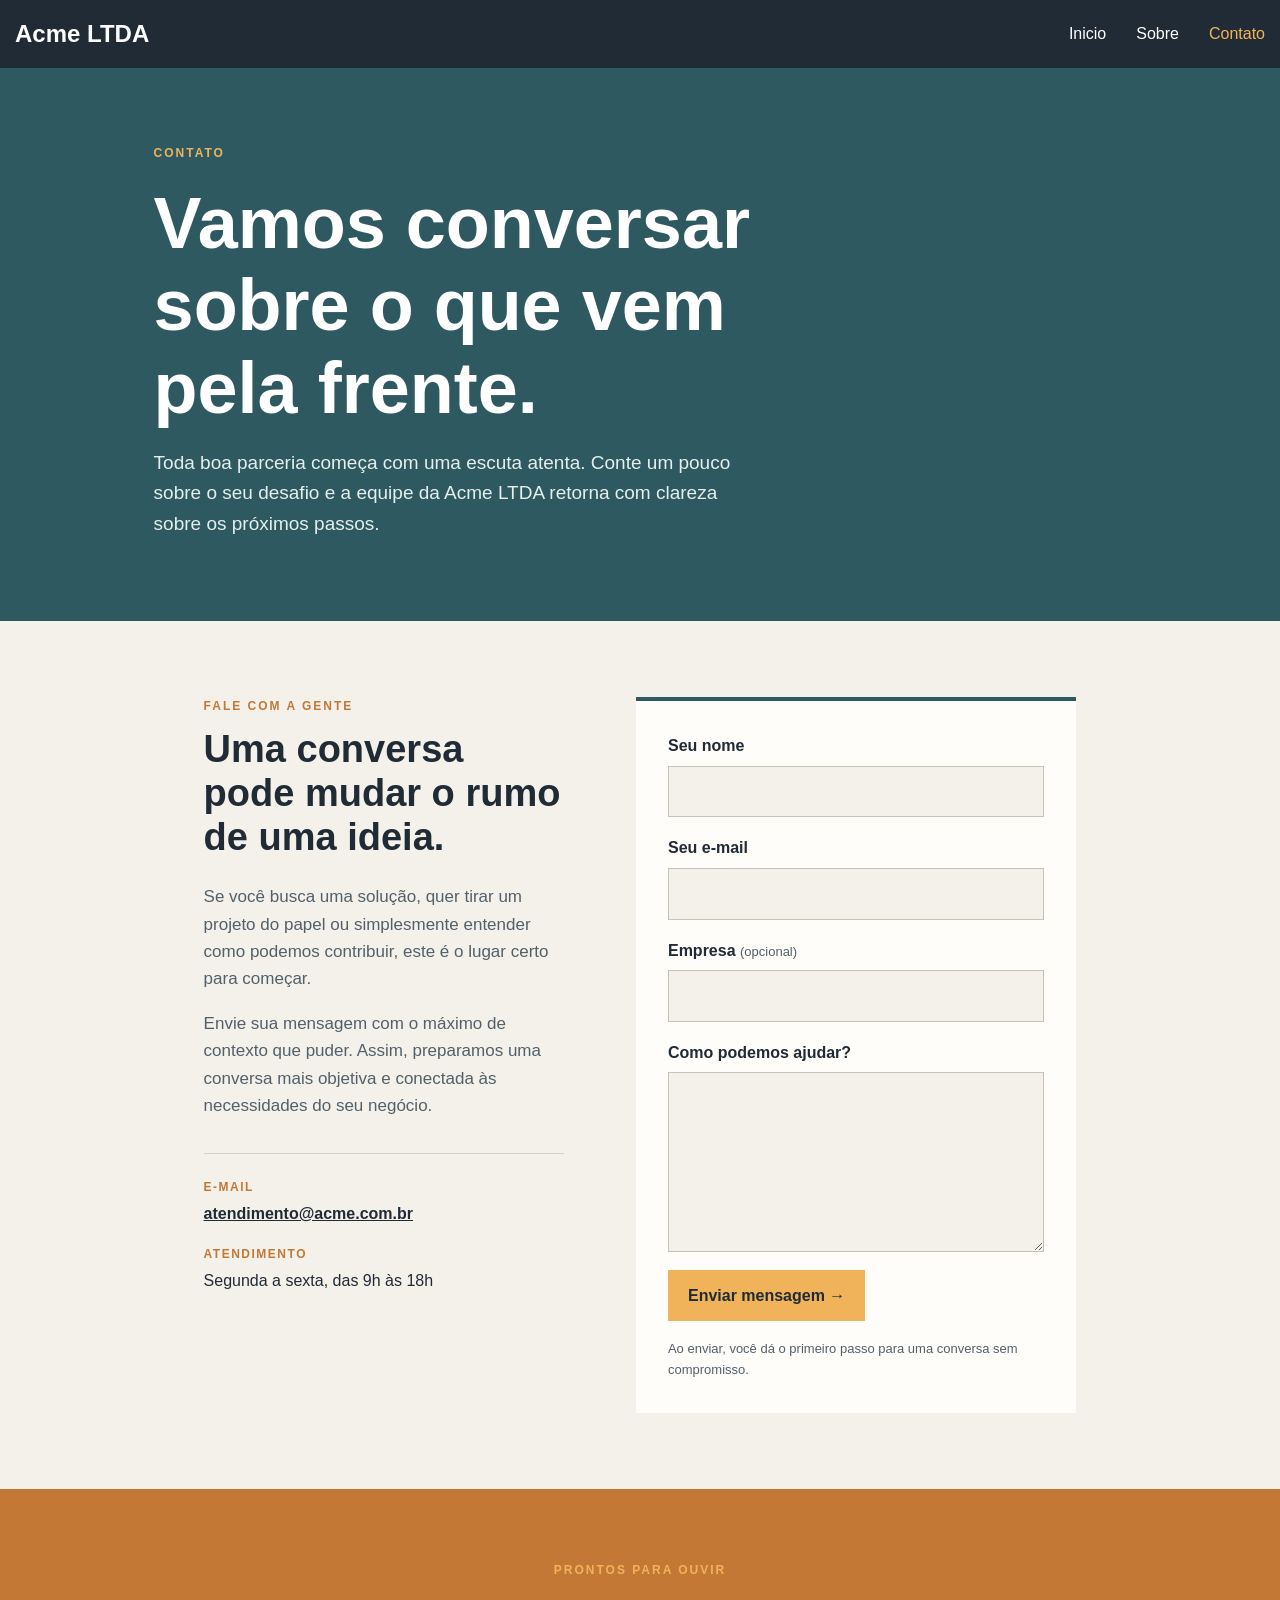
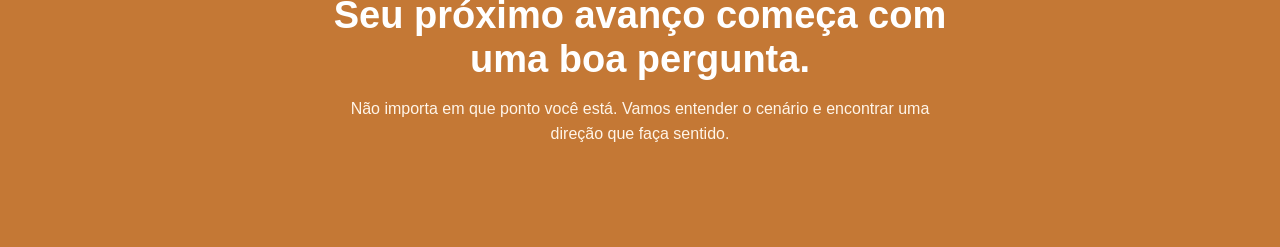
==== contato.html @ 15644ff2 "criação de 3 paginas" ====
<!DOCTYPE html>
<html lang="pt-BR">
<head>
    <meta charset="UTF-8">
    <meta name="viewport" content="width=device-width, initial-scale=1.0">
    <meta name="description" content="Entre em contato com a Acme LTDA e conte como podemos ajudar o seu negócio.">
    <link rel="stylesheet" href="style.css">
    <title>Entre em contato | Acme LTDA</title>
</head>
<body>
    <nav class="nav">
        <div class="logo">Acme LTDA</div>
        <ul class="menu">
            <li><a href="index.html">Inicio</a></li>
            <li><a href="sobre.html">Sobre</a></li>
            <li><a href="contato.html" aria-current="page">Contato</a></li>
        </ul>
    </nav>

    <main>
        <header class="about-hero contact-hero">
            <p class="eyebrow">Contato</p>
            <h1>Vamos conversar sobre o que vem pela frente.</h1>
            <p class="hero-text">Toda boa parceria começa com uma escuta atenta. Conte um pouco sobre o seu desafio e a equipe da Acme LTDA retorna com clareza sobre os próximos passos.</p>
        </header>

        <section class="about-section contact-section" aria-labelledby="fale-conosco">
            <div class="contact-copy">
                <p class="eyebrow">Fale com a gente</p>
                <h2 id="fale-conosco">Uma conversa pode mudar o rumo de uma ideia.</h2>
                <p>Se você busca uma solução, quer tirar um projeto do papel ou simplesmente entender como podemos contribuir, este é o lugar certo para começar.</p>
                <p>Envie sua mensagem com o máximo de contexto que puder. Assim, preparamos uma conversa mais objetiva e conectada às necessidades do seu negócio.</p>

                <dl class="contact-details">
                    <div>
                        <dt>E-mail</dt>
                        <dd><a href="mailto:atendimento@acme.com.br">atendimento@acme.com.br</a></dd>
                    </div>
                    <div>
                        <dt>Atendimento</dt>
                        <dd>Segunda a sexta, das 9h às 18h</dd>
                    </div>
                </dl>
            </div>

            <form class="contact-form" action="#" method="post">
                <div class="form-field">
                    <label for="nome">Seu nome</label>
                    <input id="nome" name="nome" type="text" autocomplete="name" required>
                </div>
                <div class="form-field">
                    <label for="email">Seu e-mail</label>
                    <input id="email" name="email" type="email" autocomplete="email" required>
                </div>
                <div class="form-field">
                    <label for="empresa">Empresa <span>(opcional)</span></label>
                    <input id="empresa" name="empresa" type="text" autocomplete="organization">
                </div>
                <div class="form-field">
                    <label for="mensagem">Como podemos ajudar?</label>
                    <textarea id="mensagem" name="mensagem" rows="6" required></textarea>
                </div>
                <button class="form-button" type="submit">Enviar mensagem <span aria-hidden="true">&#8594;</span></button>
                <p class="form-note">Ao enviar, você dá o primeiro passo para uma conversa sem compromisso.</p>
            </form>
        </section>

        <section class="about-cta" aria-labelledby="construir-juntos">
            <p class="eyebrow">Prontos para ouvir</p>
            <h2 id="construir-juntos">Seu próximo avanço começa com uma boa pergunta.</h2>
            <p>Não importa em que ponto você está. Vamos entender o cenário e encontrar uma direção que faça sentido.</p>
        </section>
    </main>
</body>
</html>
---- style.css ----
*{
    box-sizing: border-box;
    margin: 0;
    padding: 0;
    font-family: Arial, Helvetica, sans-serif;
}

body {
    color: #202b36;
    background: #f4f1eb;
    line-height: 1.6;
}

.nav{
    display: flex;
    flex-direction: column;
    padding: 15px;
    background-color: #202b36;
}

.logo{
    color: white;
    font-size: 24px;
    font-weight: 700;
    margin-bottom: 15px;
}

.menu{
    display: flex;
    flex-direction: column;
    gap: 10px;
    list-style: none;
    padding: 0;
    margin: 0;
}

.menu a {
    color: white;
    text-decoration: none;
}

.menu a:hover,
.menu a[aria-current="page"] {
    color: #f0b35a;
}

.about-hero {
    padding: 76px 8% 82px;
    color: #fff;
    background: #2e5961;
}

.eyebrow {
    color: #c47835;
    font-size: 12px;
    font-weight: 700;
    letter-spacing: 2px;
    text-transform: uppercase;
}

.about-hero .eyebrow,
.about-cta .eyebrow {
    color: #f0b35a;
}

h1,
h2,
h3 {
    line-height: 1.15;
}

.about-hero h1 {
    max-width: 720px;
    margin: 18px 0;
    font-size: clamp(38px, 6vw, 72px);
    font-weight: 700;
}

.hero-text {
    max-width: 610px;
    color: #e5efed;
    font-size: 19px;
}

.contact-section {
    display: grid;
    grid-template-columns: minmax(0, 0.9fr) minmax(320px, 1.1fr);
    gap: 72px;
}

.contact-copy h2 {
    max-width: 480px;
    margin: 12px 0 24px;
    font-size: 38px;
}

.contact-copy > p:not(.eyebrow) {
    max-width: 500px;
    margin-bottom: 18px;
    color: #52606a;
    font-size: 17px;
}

.contact-details {
    display: grid;
    gap: 18px;
    margin-top: 34px;
    padding-top: 24px;
    border-top: 1px solid #d7d1c6;
}

.contact-details dt {
    color: #c47835;
    font-size: 12px;
    font-weight: 700;
    letter-spacing: 1.5px;
    text-transform: uppercase;
}

.contact-details dd {
    margin-top: 4px;
}

.contact-details a {
    color: #202b36;
    font-weight: 700;
}

.contact-form {
    display: grid;
    gap: 18px;
    padding: 32px;
    background: #fffdf9;
    border-top: 4px solid #2e5961;
}

.form-field {
    display: grid;
    gap: 7px;
}

.form-field label {
    font-weight: 700;
}

.form-field label span {
    color: #52606a;
    font-size: 13px;
    font-weight: 400;
}

.form-field input,
.form-field textarea {
    width: 100%;
    padding: 12px;
    color: #202b36;
    font: inherit;
    background: #f4f1eb;
    border: 1px solid #c8c1b5;
}

.form-field textarea {
    min-height: 140px;
    resize: vertical;
}

.form-field input:focus,
.form-field textarea:focus {
    outline: 2px solid #f0b35a;
    outline-offset: 1px;
    border-color: #2e5961;
}

.form-button {
    width: fit-content;
    padding: 13px 20px;
    color: #202b36;
    font: inherit;
    font-weight: 700;
    background: #f0b35a;
    border: 0;
    cursor: pointer;
}

.form-button:hover {
    background: #c47835;
}

.form-note {
    color: #52606a;
    font-size: 13px;
}

.about-section {
    max-width: 1180px;
    margin: 0 auto;
    padding: 76px 8%;
}

.about-intro {
    display: grid;
    grid-template-columns: minmax(180px, 0.75fr) 1.25fr;
    gap: 64px;
}

.about-section h2 {
    margin-top: 12px;
    font-size: 38px;
}

.intro-copy {
    display: grid;
    gap: 20px;
    color: #52606a;
    font-size: 17px;
}

.principles {
    border-top: 1px solid #d7d1c6;
}

.section-heading {
    margin-bottom: 36px;
}

.principles-grid {
    display: grid;
    grid-template-columns: repeat(3, 1fr);
    gap: 20px;
}

.principle {
    min-height: 245px;
    padding: 28px;
    border-top: 4px solid #2e5961;
    background: #fffdf9;
}

.principle-number {
    color: #c47835;
    font-size: 13px;
    font-weight: 700;
}

.principle h3 {
    margin: 28px 0 12px;
    font-size: 25px;
}

.principle p {
    color: #52606a;
}

.about-cta {
    padding: 72px 8%;
    color: #fff;
    text-align: center;
    background: #c47835;
}

.about-cta h2 {
    max-width: 700px;
    margin: 14px auto;
    font-size: 38px;
}

.about-cta > p:not(.eyebrow) {
    max-width: 620px;
    margin: 0 auto 28px;
    color: #fff5e9;
}

.cta-link {
    display: inline-block;
    padding: 13px 20px;
    color: #202b36;
    font-weight: 700;
    text-decoration: none;
    background: #f0b35a;
}

.cta-link:hover {
    background: #fff;
}
 
@media(min-width:768px){
    .nav{
        flex-direction: row;
        justify-content: space-between;
        align-items: center;
    }

    .logo{
        margin-bottom: 0;
    }

    .menu{
    flex-direction: row;
    gap: 30px;
    }

    .about-hero,
    .about-section {
        padding-right: 12%;
        padding-left: 12%;
    }
}

@media(max-width: 767px) {
    .about-intro,
    .contact-section,
    .principles-grid {
        grid-template-columns: 1fr;
    }

    .about-hero,
    .about-section,
    .about-cta {
        padding-top: 56px;
        padding-bottom: 56px;
    }

    .contact-form {
        padding: 24px;
    }
}
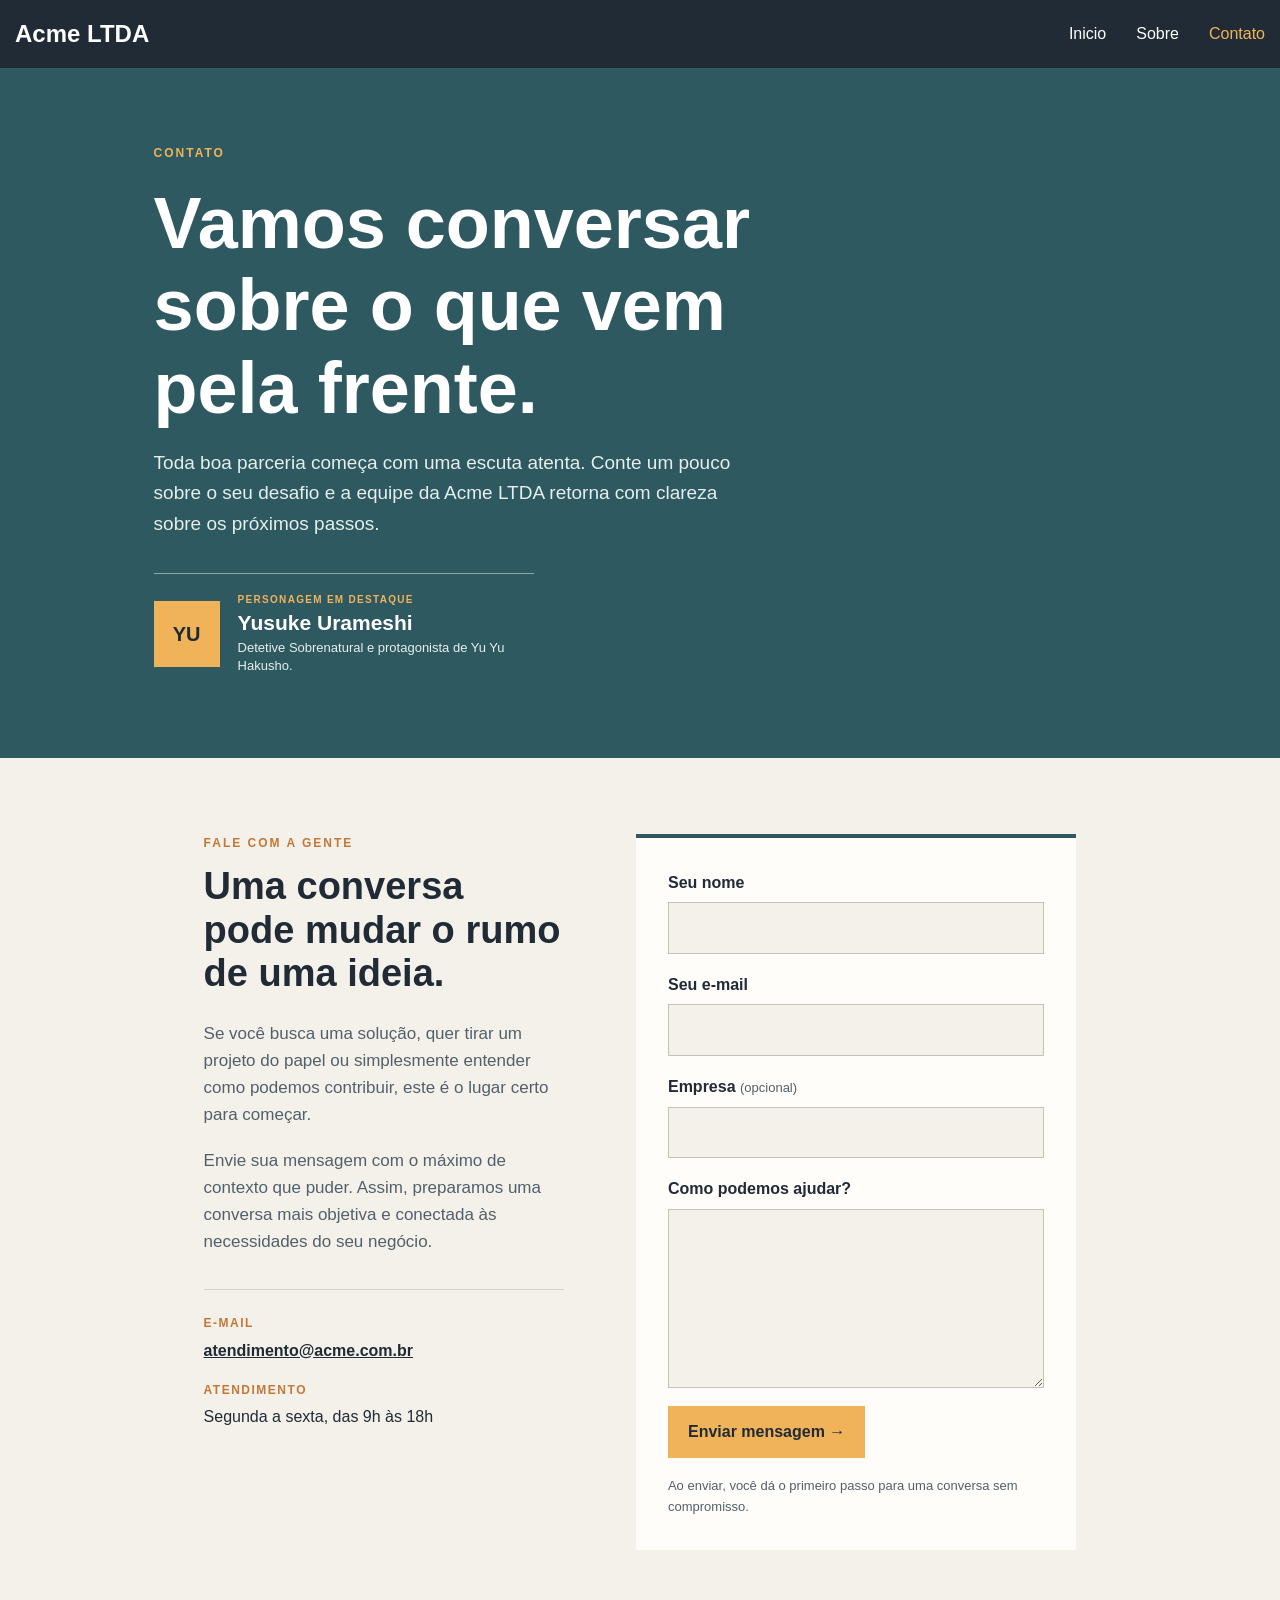
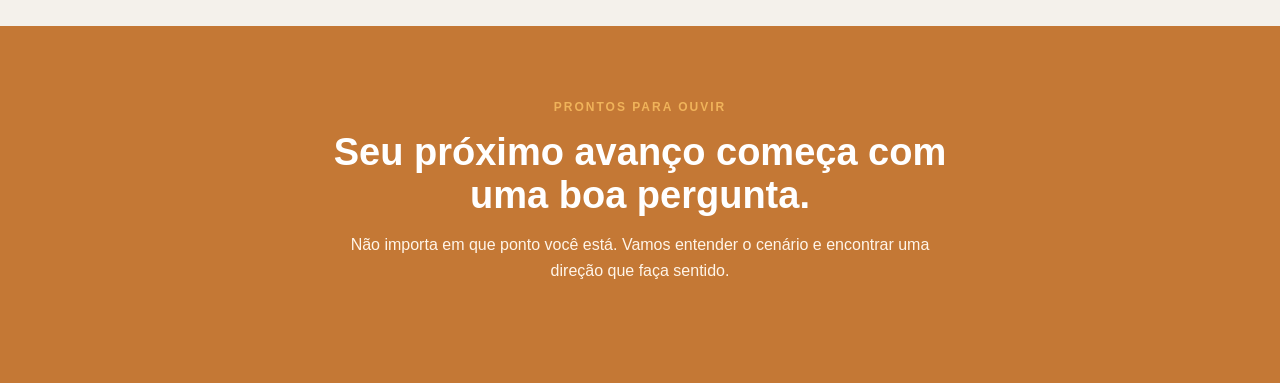
==== commit ad402194: "criação de 3 paginas" ====
--- a/contato.html
+++ b/contato.html
@@ -22,6 +22,14 @@
             <p class="eyebrow">Contato</p>
             <h1>Vamos conversar sobre o que vem pela frente.</h1>
             <p class="hero-text">Toda boa parceria começa com uma escuta atenta. Conte um pouco sobre o seu desafio e a equipe da Acme LTDA retorna com clareza sobre os próximos passos.</p>
+            <div class="character-feature" aria-label="Personagem em destaque: Yusuke Urameshi">
+                <span class="character-initials">YU</span>
+                <div>
+                    <p class="character-label">Personagem em destaque</p>
+                    <h2>Yusuke Urameshi</h2>
+                    <p>Detetive Sobrenatural e protagonista de Yu Yu Hakusho.</p>
+                </div>
+            </div>
         </header>
 
         <section class="about-section contact-section" aria-labelledby="fale-conosco">
--- a/style.css
+++ b/style.css
@@ -82,6 +82,140 @@
     font-size: 19px;
 }
 
+.home-hero {
+    display: grid;
+    grid-template-columns: minmax(0, 1.4fr) minmax(220px, 0.6fr);
+    gap: 48px;
+    align-items: end;
+    padding: 86px 12% 92px;
+    color: #fff;
+    background: #2e5961;
+}
+
+.home-hero h1 {
+    max-width: 760px;
+    margin: 18px 0;
+    font-size: clamp(40px, 6vw, 78px);
+}
+
+.hero-actions {
+    display: flex;
+    flex-wrap: wrap;
+    gap: 24px;
+    align-items: center;
+    margin-top: 34px;
+}
+
+.text-link {
+    color: #fff;
+    font-weight: 700;
+    text-decoration: none;
+    border-bottom: 1px solid #f0b35a;
+}
+
+.character-feature {
+    display: flex;
+    gap: 18px;
+    align-items: center;
+    max-width: 380px;
+    margin-top: 34px;
+    padding: 18px 0 0;
+    border-top: 1px solid #8ca7a8;
+}
+
+.character-initials {
+    display: grid;
+    flex: 0 0 66px;
+    height: 66px;
+    place-items: center;
+    color: #202b36;
+    font-size: 20px;
+    font-weight: 700;
+    background: #f0b35a;
+}
+
+.character-feature h2 {
+    margin: 3px 0 4px;
+    color: #fff;
+    font-size: 21px;
+}
+
+.character-feature p:not(.character-label) {
+    color: #e5efed;
+    font-size: 13px;
+    line-height: 1.4;
+}
+
+.character-label {
+    color: #f0b35a;
+    font-size: 10px;
+    font-weight: 700;
+    letter-spacing: 1.3px;
+    text-transform: uppercase;
+}
+
+.home-section {
+    max-width: 1180px;
+    margin: 0 auto;
+    padding: 78px 12%;
+}
+
+.home-heading {
+    max-width: 700px;
+    margin-bottom: 40px;
+}
+
+.home-section h2,
+.home-bottom h2 {
+    margin-top: 12px;
+    font-size: 38px;
+}
+
+.services-grid {
+    display: grid;
+    grid-template-columns: repeat(3, 1fr);
+    gap: 20px;
+}
+
+.service {
+    min-height: 250px;
+    padding: 28px;
+    border-top: 4px solid #2e5961;
+    background: #fffdf9;
+}
+
+.service-featured {
+    border-top-color: #c47835;
+}
+
+.service-number {
+    color: #c47835;
+    font-size: 13px;
+    font-weight: 700;
+}
+
+.service h3 {
+    margin: 28px 0 12px;
+    font-size: 25px;
+}
+
+.service p {
+    color: #52606a;
+}
+
+.home-bottom {
+    display: flex;
+    justify-content: space-between;
+    gap: 36px;
+    align-items: center;
+    padding: 64px 12%;
+    background: #e6dfd3;
+}
+
+.home-bottom h2 {
+    max-width: 650px;
+}
+
 .contact-section {
     display: grid;
     grid-template-columns: minmax(0, 0.9fr) minmax(320px, 1.1fr);
@@ -300,7 +434,9 @@
     }
 
     .about-hero,
-    .about-section {
+    .about-section,
+    .home-hero,
+    .home-section {
         padding-right: 12%;
         padding-left: 12%;
     }
@@ -309,17 +445,27 @@
 @media(max-width: 767px) {
     .about-intro,
     .contact-section,
-    .principles-grid {
+    .principles-grid,
+    .services-grid,
+    .home-hero {
         grid-template-columns: 1fr;
     }
 
     .about-hero,
     .about-section,
-    .about-cta {
+    .about-cta,
+    .home-hero,
+    .home-section {
         padding-top: 56px;
         padding-bottom: 56px;
     }
 
+    .home-bottom {
+        flex-direction: column;
+        align-items: flex-start;
+        padding: 56px 8%;
+    }
+
     .contact-form {
         padding: 24px;
     }
